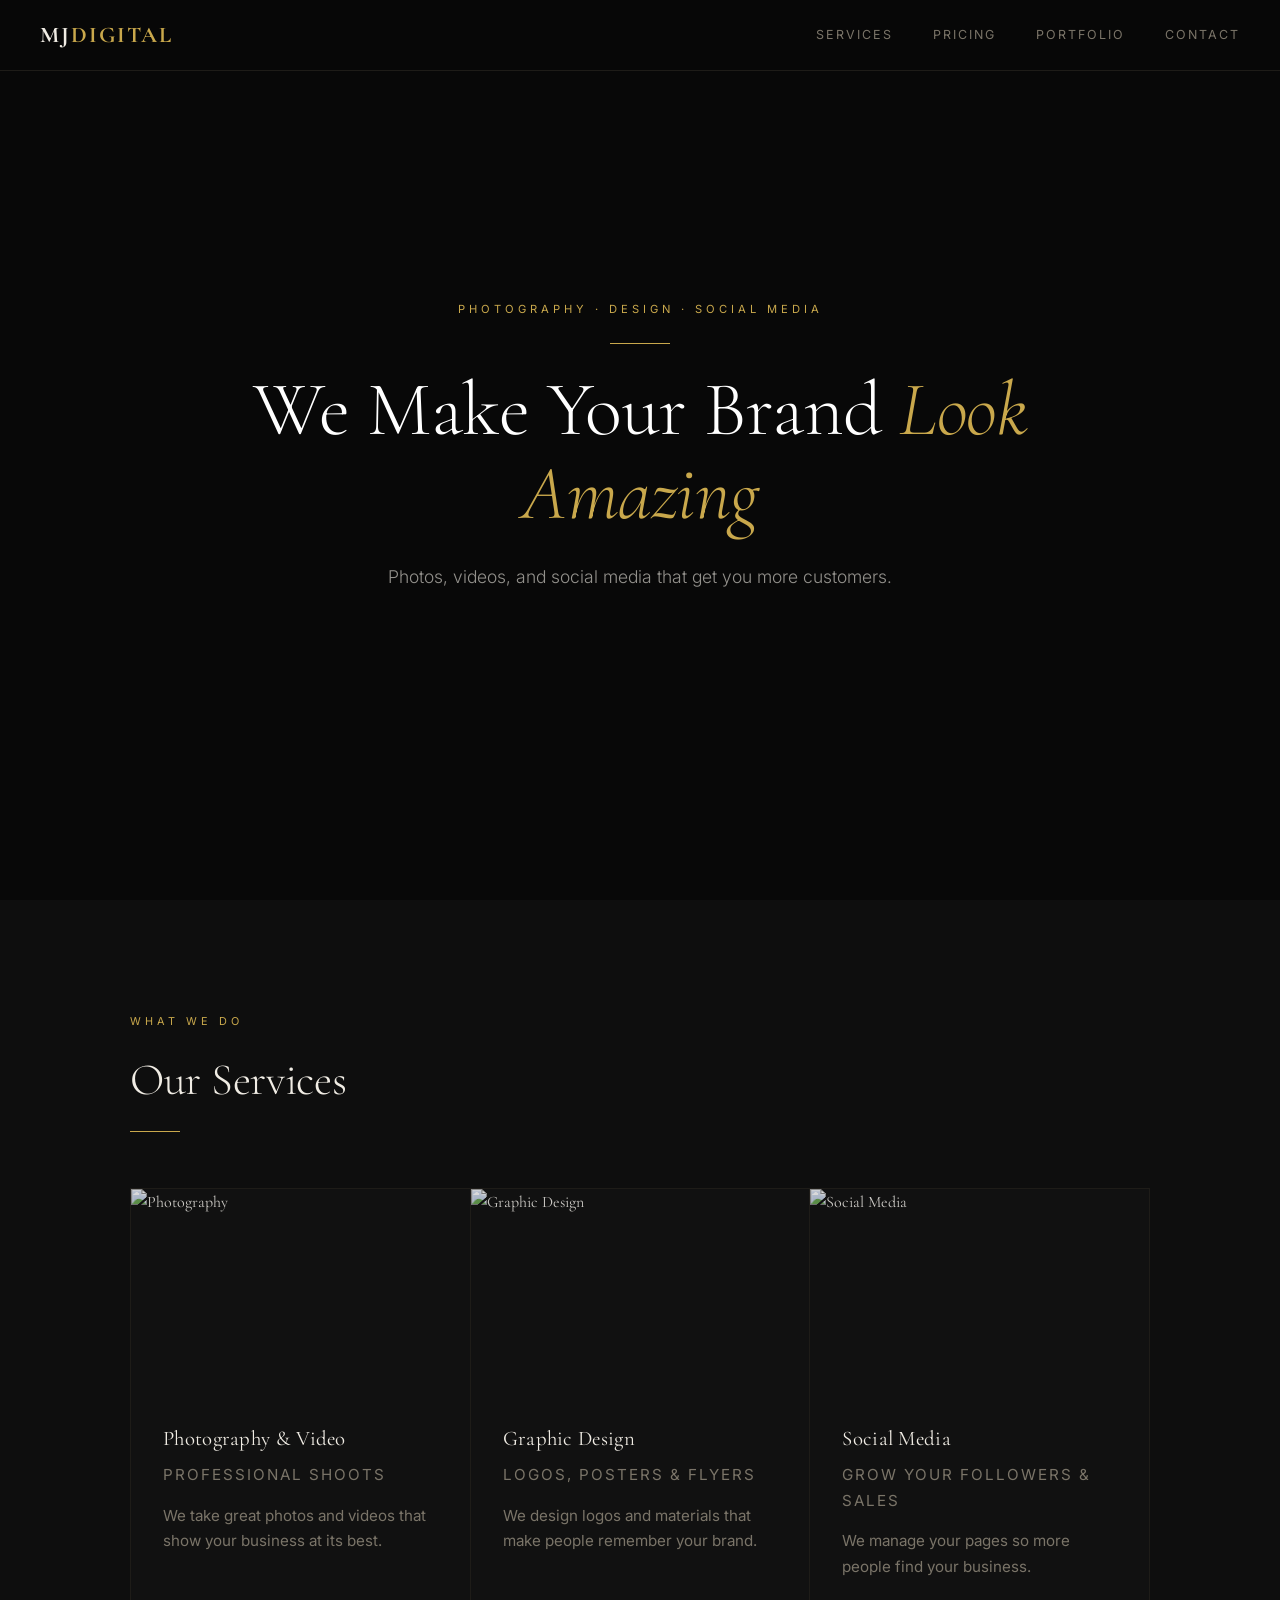
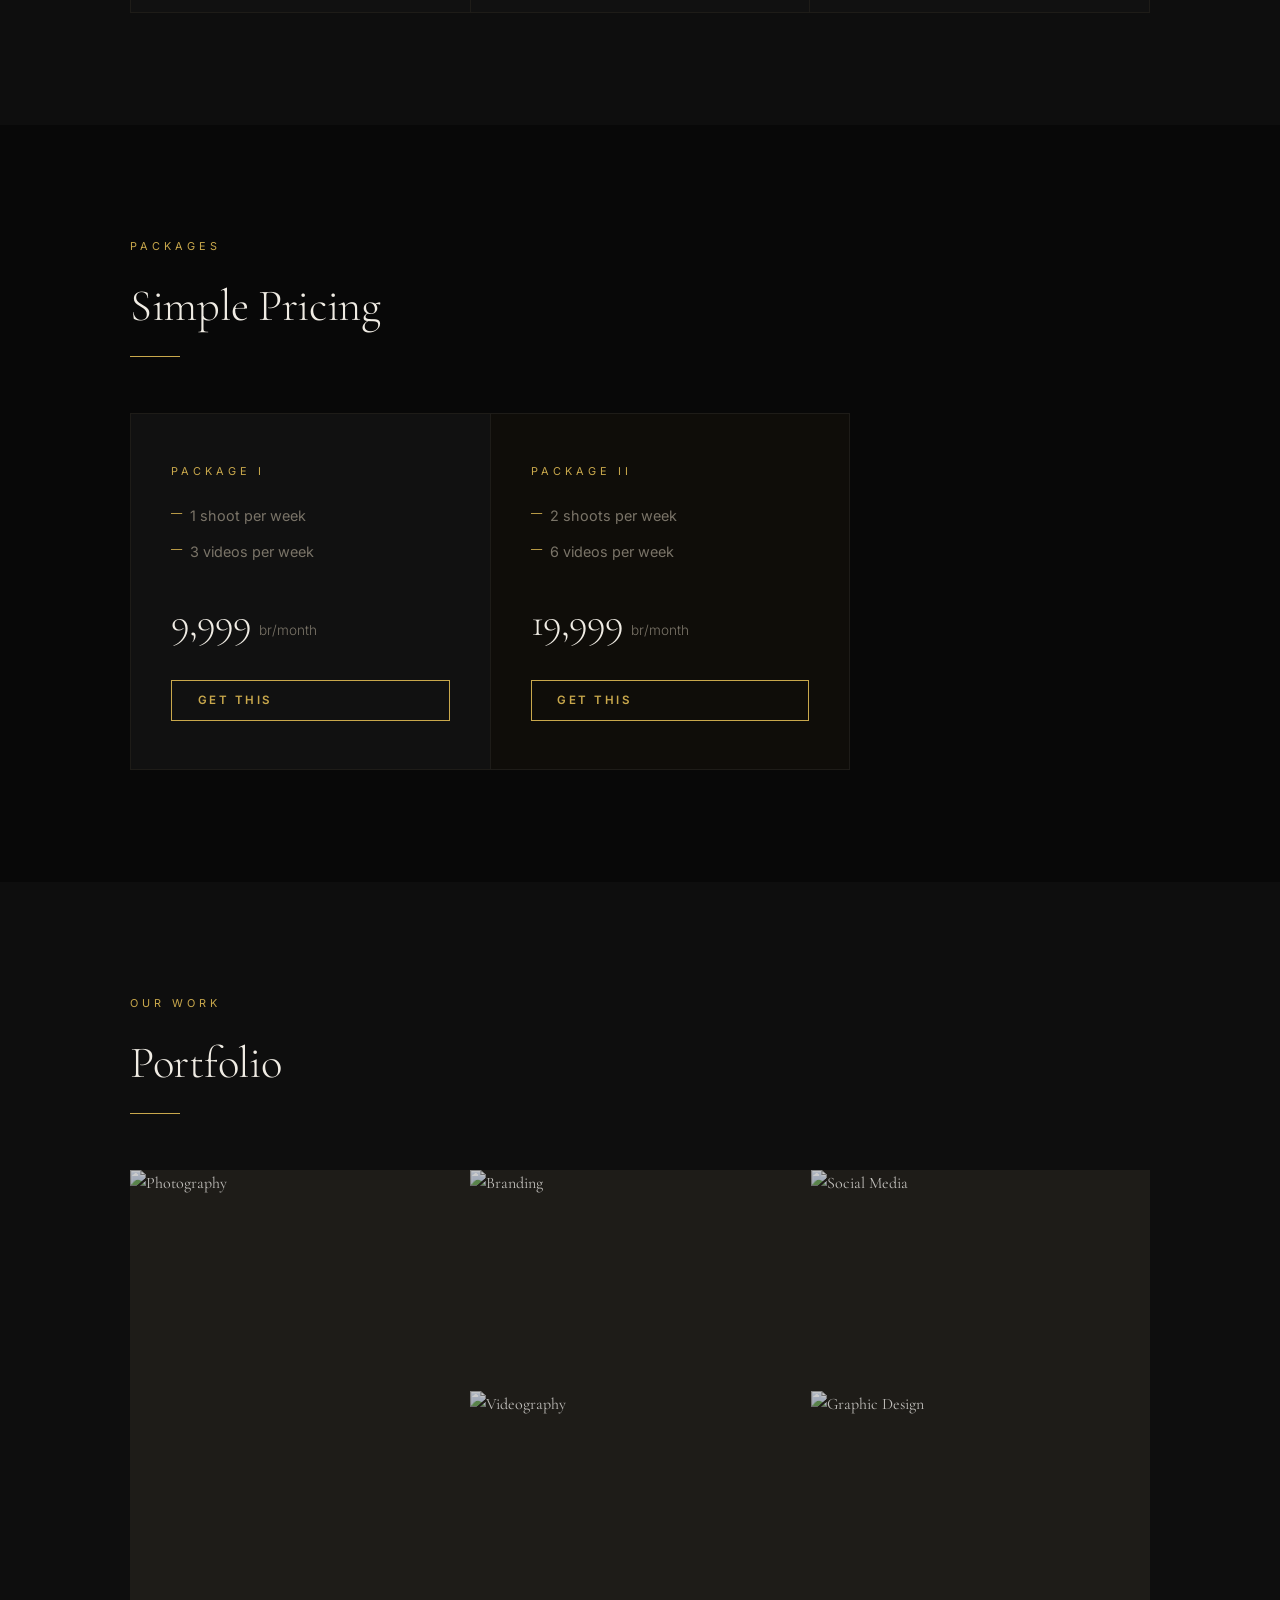
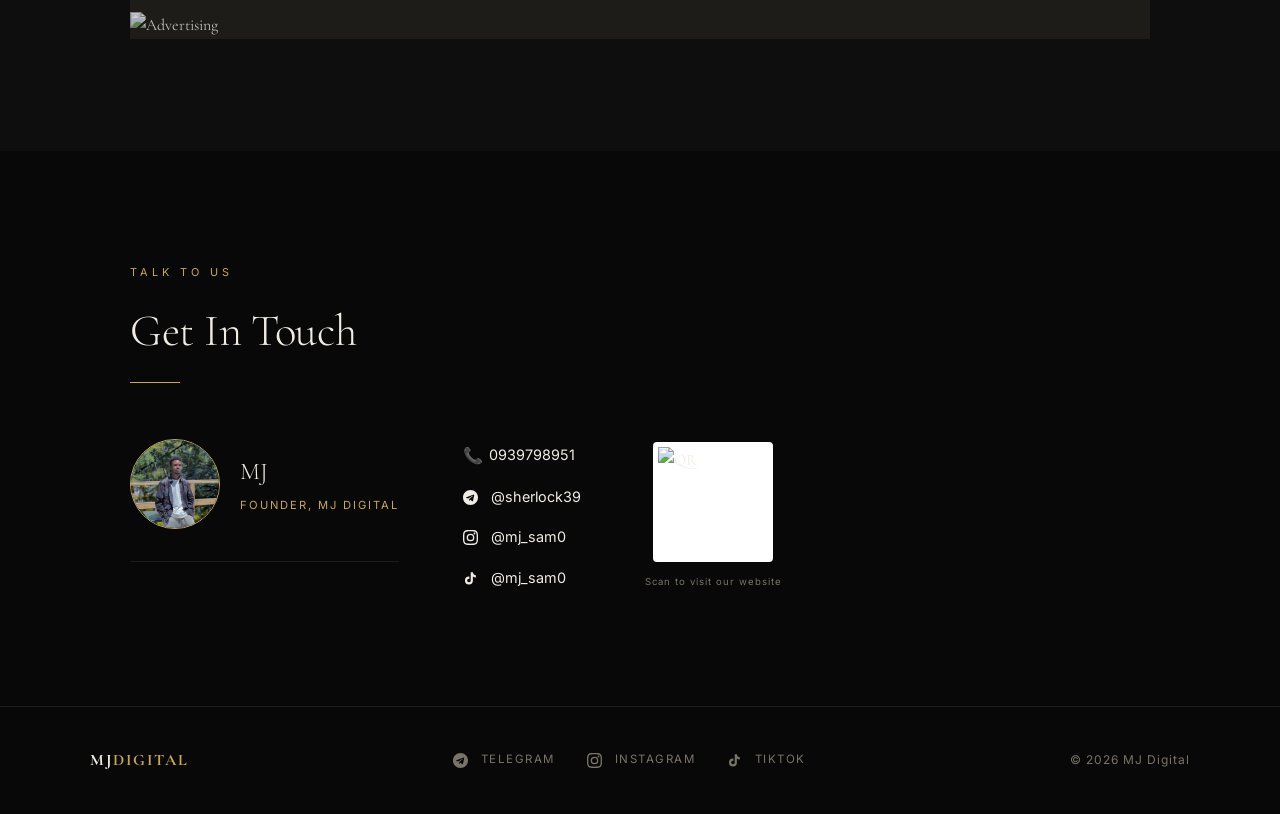
==== index.html @ bf8010ed "move files to root" ====
<!DOCTYPE html>
<html lang="en">
<head>
  <meta charset="UTF-8" />
  <meta name="viewport" content="width=device-width, initial-scale=1.0" />
  <title>MJ Digital</title>
  <link rel="stylesheet" href="styles.css" />
  <link href="https://fonts.googleapis.com/css2?family=Cormorant+Garamond:ital,wght@0,300;0,400;1,300&family=Inter:wght@300;400;600&display=swap" rel="stylesheet" />
</head>
<body>

  <!-- NAV -->
  <nav>
    <div class="nav-inner">
      <a href="#home" class="logo">MJ<span>Digital</span></a>
      <ul>
        <li><a href="#services">Services</a></li>
        <li><a href="#pricing">Pricing</a></li>
        <li><a href="#portfolio">Portfolio</a></li>
        <li><a href="#contact">Contact</a></li>
      </ul>
    </div>
  </nav>

  <!-- HERO -->
  <section id="home" class="hero" style="background-image: url('https://images.unsplash.com/photo-1492691527719-9d1e07e534b4?w=1600&q=80');">
    <div class="hero-overlay"></div>
    <div class="hero-content">
      <p class="eyebrow">Photography · Design · Social Media</p>
      <div class="gold-line"></div>
      <h1>We Make Your Brand <span>Look Amazing</span></h1>
      <p class="sub">Photos, videos, and social media that get you more customers.</p>
    </div>
  </section>

  <!-- SERVICES -->
  <section id="services" class="services">
    <div class="container">
      <p class="section-label">What We Do</p>
      <h2>Our Services</h2>
      <div class="section-divider"></div>
      <div class="cards">

        <div class="card">
          <div class="card-img-wrap">
            <img src="https://images.unsplash.com/photo-1554048612-b6a482bc67e5?w=600&q=80" alt="Photography" />
          </div>
          <div class="card-body">
            <h3>Photography & Video</h3>
            <p class="card-sub">Professional Shoots</p>
            <p>We take great photos and videos that show your business at its best.</p>
          </div>
        </div>

        <div class="card">
          <div class="card-img-wrap">
            <img src="https://images.unsplash.com/photo-1626785774573-4b799315345d?w=600&q=80" alt="Graphic Design" />
          </div>
          <div class="card-body">
            <h3>Graphic Design</h3>
            <p class="card-sub">Logos, Posters & Flyers</p>
            <p>We design logos and materials that make people remember your brand.</p>
          </div>
        </div>

        <div class="card">
          <div class="card-img-wrap">
            <img src="https://images.unsplash.com/photo-1611162617213-7d7a39e9b1d7?w=600&q=80" alt="Social Media" />
          </div>
          <div class="card-body">
            <h3>Social Media</h3>
            <p class="card-sub">Grow Your Followers & Sales</p>
            <p>We manage your pages so more people find your business.</p>
          </div>
        </div>

      </div>
    </div>
  </section>

  <!-- PRICING -->
  <section id="pricing" class="pricing">
    <div class="container">
      <p class="section-label">Packages</p>
      <h2>Simple Pricing</h2>
      <div class="section-divider"></div>
      <div class="pricing-cards">

        <div class="pricing-card">
          <p class="package-label">Package I</p>
          <ul>
            <li>1 shoot per week</li>
            <li>3 videos per week</li>
          </ul>
          <div class="price">9,999 <span>br/month</span></div>
          <a href="#contact" class="btn">Get This</a>
        </div>

        <div class="pricing-card featured">
          <p class="package-label">Package II</p>
          <ul>
            <li>2 shoots per week</li>
            <li>6 videos per week</li>
          </ul>
          <div class="price">19,999 <span>br/month</span></div>
          <a href="#contact" class="btn">Get This</a>
        </div>

      </div>
    </div>
  </section>

  <!-- PORTFOLIO -->
  <section id="portfolio" class="portfolio">
    <div class="container">
      <p class="section-label">Our Work</p>
      <h2>Portfolio</h2>
      <div class="section-divider"></div>
      <div class="portfolio-grid">

        <div class="portfolio-item">
          <img src="https://images.unsplash.com/photo-1516035069371-29a1b244cc32?w=600&q=80" alt="Photography" />
          <div class="portfolio-overlay"><span>Photography</span></div>
        </div>
        <div class="portfolio-item">
          <img src="https://images.unsplash.com/photo-1600880292203-757bb62b4baf?w=600&q=80" alt="Branding" />
          <div class="portfolio-overlay"><span>Branding</span></div>
        </div>
        <div class="portfolio-item">
          <img src="https://images.unsplash.com/photo-1611162616305-c69b3fa7fbe0?w=600&q=80" alt="Social Media" />
          <div class="portfolio-overlay"><span>Social Media</span></div>
        </div>
        <div class="portfolio-item">
          <img src="https://images.unsplash.com/photo-1574717024653-61fd2cf4d44d?w=600&q=80" alt="Videography" />
          <div class="portfolio-overlay"><span>Videography</span></div>
        </div>
        <div class="portfolio-item">
          <img src="https://images.unsplash.com/photo-1561070791-2526d30994b5?w=600&q=80" alt="Graphic Design" />
          <div class="portfolio-overlay"><span>Graphic Design</span></div>
        </div>
        <div class="portfolio-item">
          <img src="https://images.unsplash.com/photo-1504711434969-e33886168f5c?w=600&q=80" alt="Advertising" />
          <div class="portfolio-overlay"><span>Advertising</span></div>
        </div>

      </div>
    </div>
  </section>

  <!-- CONTACT -->
  <section id="contact" class="contact">
    <div class="container">
      <p class="section-label">Talk To Us</p>
      <h2>Get In Touch</h2>
      <div class="section-divider"></div>

      <div class="contact-simple">
        <div class="mj-profile">
          <img src="mj.jpg" alt="MJ" class="mj-photo" />
          <div>
            <p class="mj-name">MJ</p>
            <p class="mj-title">Founder, MJ Digital</p>
          </div>
        </div>

        <div class="social-links">
          <a href="tel:0939798951" class="social-link">
            <span class="sicon">📞</span> 0939798951
          </a>
          <a href="https://t.me/sherlock39" target="_blank" class="social-link">
            <svg class="social-icon" viewBox="0 0 24 24" fill="currentColor"><path d="M12 0C5.373 0 0 5.373 0 12s5.373 12 12 12 12-5.373 12-12S18.627 0 12 0zm5.894 8.221-1.97 9.28c-.145.658-.537.818-1.084.508l-3-2.21-1.447 1.394c-.16.16-.295.295-.605.295l.213-3.053 5.56-5.023c.242-.213-.054-.333-.373-.12L8.32 13.617l-2.96-.924c-.643-.204-.657-.643.136-.953l11.57-4.461c.537-.194 1.006.131.828.942z"/></svg>
            @sherlock39
          </a>
          <a href="https://instagram.com/mj_sam0" target="_blank" class="social-link">
            <svg class="social-icon" viewBox="0 0 24 24" fill="currentColor"><path d="M12 2.163c3.204 0 3.584.012 4.85.07 3.252.148 4.771 1.691 4.919 4.919.058 1.265.069 1.645.069 4.849 0 3.205-.012 3.584-.069 4.849-.149 3.225-1.664 4.771-4.919 4.919-1.266.058-1.644.07-4.85.07-3.204 0-3.584-.012-4.849-.07-3.26-.149-4.771-1.699-4.919-4.92-.058-1.265-.07-1.644-.07-4.849 0-3.204.013-3.583.07-4.849.149-3.227 1.664-4.771 4.919-4.919 1.266-.057 1.645-.069 4.849-.069zM12 0C8.741 0 8.333.014 7.053.072 2.695.272.273 2.69.073 7.052.014 8.333 0 8.741 0 12c0 3.259.014 3.668.072 4.948.2 4.358 2.618 6.78 6.98 6.98C8.333 23.986 8.741 24 12 24c3.259 0 3.668-.014 4.948-.072 4.354-.2 6.782-2.618 6.979-6.98.059-1.28.073-1.689.073-4.948 0-3.259-.014-3.667-.072-4.947-.196-4.354-2.617-6.78-6.979-6.98C15.668.014 15.259 0 12 0zm0 5.838a6.162 6.162 0 100 12.324 6.162 6.162 0 000-12.324zM12 16a4 4 0 110-8 4 4 0 010 8zm6.406-11.845a1.44 1.44 0 100 2.881 1.44 1.44 0 000-2.881z"/></svg>
            @mj_sam0
          </a>
          <a href="https://www.tiktok.com/@mj_sam0" target="_blank" class="social-link">
            <svg class="social-icon" viewBox="0 0 24 24" fill="currentColor"><path d="M19.59 6.69a4.83 4.83 0 01-3.77-4.25V2h-3.45v13.67a2.89 2.89 0 01-2.88 2.5 2.89 2.89 0 01-2.89-2.89 2.89 2.89 0 012.89-2.89c.28 0 .54.04.79.1V9.01a6.32 6.32 0 00-.79-.05 6.34 6.34 0 00-6.34 6.34 6.34 6.34 0 006.34 6.34 6.34 6.34 0 006.33-6.34V8.69a8.18 8.18 0 004.78 1.52V6.75a4.85 4.85 0 01-1.01-.06z"/></svg>
            @mj_sam0
          </a>
        </div>

        <div class="qr-block">
          <img src="https://api.qrserver.com/v1/create-qr-code/?size=140x140&data=https://mj-digital-phi.vercel.app/&format=png" alt="QR" class="contact-qr" />
          <p class="qr-label">Scan to visit our website</p>
        </div>
      </div>

    </div>
  </section>

  <!-- FOOTER -->
  <footer>
    <div class="footer-inner">
      <p class="footer-logo">MJ<span>Digital</span></p>
      <div class="footer-socials">
        <a href="https://t.me/sherlock39" target="_blank">
          <svg class="social-icon" viewBox="0 0 24 24" fill="currentColor"><path d="M12 0C5.373 0 0 5.373 0 12s5.373 12 12 12 12-5.373 12-12S18.627 0 12 0zm5.894 8.221-1.97 9.28c-.145.658-.537.818-1.084.508l-3-2.21-1.447 1.394c-.16.16-.295.295-.605.295l.213-3.053 5.56-5.023c.242-.213-.054-.333-.373-.12L8.32 13.617l-2.96-.924c-.643-.204-.657-.643.136-.953l11.57-4.461c.537-.194 1.006.131.828.942z"/></svg>
          Telegram
        </a>
        <a href="https://instagram.com/mj_sam0" target="_blank">
          <svg class="social-icon" viewBox="0 0 24 24" fill="currentColor"><path d="M12 2.163c3.204 0 3.584.012 4.85.07 3.252.148 4.771 1.691 4.919 4.919.058 1.265.069 1.645.069 4.849 0 3.205-.012 3.584-.069 4.849-.149 3.225-1.664 4.771-4.919 4.919-1.266.058-1.644.07-4.85.07-3.204 0-3.584-.012-4.849-.07-3.26-.149-4.771-1.699-4.919-4.92-.058-1.265-.07-1.644-.07-4.849 0-3.204.013-3.583.07-4.849.149-3.227 1.664-4.771 4.919-4.919 1.266-.057 1.645-.069 4.849-.069zM12 0C8.741 0 8.333.014 7.053.072 2.695.272.273 2.69.073 7.052.014 8.333 0 8.741 0 12c0 3.259.014 3.668.072 4.948.2 4.358 2.618 6.78 6.98 6.98C8.333 23.986 8.741 24 12 24c3.259 0 3.668-.014 4.948-.072 4.354-.2 6.782-2.618 6.979-6.98.059-1.28.073-1.689.073-4.948 0-3.259-.014-3.667-.072-4.947-.196-4.354-2.617-6.78-6.979-6.98C15.668.014 15.259 0 12 0zm0 5.838a6.162 6.162 0 100 12.324 6.162 6.162 0 000-12.324zM12 16a4 4 0 110-8 4 4 0 010 8zm6.406-11.845a1.44 1.44 0 100 2.881 1.44 1.44 0 000-2.881z"/></svg>
          Instagram
        </a>
        <a href="https://www.tiktok.com/@mj_sam0" target="_blank">
          <svg class="social-icon" viewBox="0 0 24 24" fill="currentColor"><path d="M19.59 6.69a4.83 4.83 0 01-3.77-4.25V2h-3.45v13.67a2.89 2.89 0 01-2.88 2.5 2.89 2.89 0 01-2.89-2.89 2.89 2.89 0 012.89-2.89c.28 0 .54.04.79.1V9.01a6.32 6.32 0 00-.79-.05 6.34 6.34 0 00-6.34 6.34 6.34 6.34 0 006.34 6.34 6.34 6.34 0 006.33-6.34V8.69a8.18 8.18 0 004.78 1.52V6.75a4.85 4.85 0 01-1.01-.06z"/></svg>
          TikTok
        </a>
      </div>
      <p>© 2026 MJ Digital</p>
    </div>
  </footer>

</body>
</html>
---- styles.css ----
*, *::before, *::after { box-sizing: border-box; margin: 0; padding: 0; }

:root {
  --gold: #c9a84c;
  --gold-light: #e2c47a;
  --gold-dim: rgba(201,168,76,0.15);
  --black: #080808;
  --dark: #0e0e0e;
  --card-bg: #111111;
  --text: #f0ece4;
  --muted: #7a7468;
  --border: #1e1c18;
}

html { scroll-behavior: smooth; }

body {
  font-family: 'Cormorant Garamond', 'Georgia', serif;
  background: var(--black);
  color: var(--text);
  line-height: 1.7;
}

a { color: inherit; text-decoration: none; }

/* NAV */
nav {
  position: fixed;
  top: 0; left: 0; right: 0;
  z-index: 100;
  background: rgba(8,8,8,0.92);
  backdrop-filter: blur(16px);
  border-bottom: 1px solid var(--border);
  padding: 0 2.5rem;
}

.nav-inner {
  max-width: 1200px;
  margin: 0 auto;
  height: 70px;
  display: flex;
  align-items: center;
  gap: 2rem;
}

.logo {
  font-size: 1.4rem;
  font-weight: 700;
  letter-spacing: 2px;
  text-transform: uppercase;
  color: var(--text);
}
.logo span { color: var(--gold); }

nav ul {
  display: flex;
  list-style: none;
  gap: 2.5rem;
  margin-left: auto;
}

nav ul a {
  color: var(--muted);
  font-size: 0.78rem;
  letter-spacing: 2px;
  text-transform: uppercase;
  font-family: 'Inter', sans-serif;
  transition: color 0.2s;
}
nav ul a:hover { color: var(--gold); }

.btn {
  display: inline-block;
  background: transparent;
  color: var(--gold);
  padding: 0.6rem 1.6rem;
  border-radius: 0;
  font-size: 0.72rem;
  font-weight: 600;
  font-family: 'Inter', sans-serif;
  letter-spacing: 2.5px;
  text-transform: uppercase;
  border: 1px solid var(--gold);
  cursor: pointer;
  transition: background 0.2s, color 0.2s;
}
.btn:hover { background: var(--gold); color: var(--black); }

.nav-btn { margin-left: 1.5rem; }

/* HERO */
.hero {
  min-height: 100vh;
  display: flex;
  align-items: center;
  justify-content: center;
  text-align: center;
  padding: 6rem 2rem 4rem;
  background-size: cover;
  background-position: center;
  position: relative;
}

.hero-overlay {
  position: absolute;
  inset: 0;
  background: linear-gradient(to bottom, rgba(8,8,8,0.7) 0%, rgba(8,8,8,0.5) 50%, rgba(8,8,8,0.85) 100%);
  z-index: 0;
}

.hero-content { position: relative; z-index: 1; max-width: 820px; }

.eyebrow {
  font-size: 0.7rem;
  font-weight: 400;
  letter-spacing: 4px;
  text-transform: uppercase;
  color: var(--gold);
  font-family: 'Inter', sans-serif;
  margin-bottom: 1.5rem;
}

.hero h1 {
  font-size: clamp(2.5rem, 6vw, 5rem);
  font-weight: 300;
  line-height: 1.1;
  margin-bottom: 1.5rem;
  letter-spacing: -0.5px;
  color: #fff;
}
.hero h1 span { color: var(--gold); font-style: italic; }

.sub {
  color: rgba(240,236,228,0.6);
  font-size: 1.1rem;
  font-family: 'Inter', sans-serif;
  font-weight: 300;
  max-width: 520px;
  margin: 0 auto 2.5rem;
  line-height: 1.8;
}

/* DIVIDER */
.gold-line {
  width: 60px;
  height: 1px;
  background: var(--gold);
  margin: 0 auto 1.5rem;
}

/* SECTIONS */
.container { max-width: 1100px; margin: 0 auto; padding: 0 2.5rem; }

section { padding: 7rem 0; }

.section-label {
  font-size: 0.68rem;
  font-weight: 400;
  letter-spacing: 4px;
  text-transform: uppercase;
  color: var(--gold);
  font-family: 'Inter', sans-serif;
  margin-bottom: 0.75rem;
}

h2 {
  font-size: clamp(2rem, 3.5vw, 3rem);
  font-weight: 300;
  margin-bottom: 0.75rem;
  letter-spacing: -0.3px;
}

.section-divider {
  width: 50px;
  height: 1px;
  background: var(--gold);
  margin-bottom: 3.5rem;
}

/* SERVICES */
.services { background: var(--dark); }

.cards {
  display: grid;
  grid-template-columns: repeat(auto-fit, minmax(300px, 1fr));
  gap: 1px;
  background: var(--border);
  border: 1px solid var(--border);
}

.card {
  background: var(--card-bg);
  overflow: hidden;
  transition: background 0.3s;
}
.card:hover { background: #161410; }

.card-img-wrap { width: 100%; height: 200px; overflow: hidden; }
.card-img-wrap img { width: 100%; height: 100%; object-fit: cover; transition: transform 0.6s; filter: brightness(0.85) saturate(0.7); }
.card:hover .card-img-wrap img { transform: scale(1.06); filter: brightness(0.95) saturate(0.85); }

.card-body { padding: 2rem; }

.card h3 {
  font-size: 1.3rem;
  font-weight: 400;
  margin-bottom: 0.4rem;
  letter-spacing: 0.3px;
}

.card-sub {
  font-size: 0.68rem;
  color: var(--gold);
  font-weight: 400;
  font-family: 'Inter', sans-serif;
  letter-spacing: 2px;
  text-transform: uppercase;
  margin-bottom: 0.9rem;
}

.card-body > p { color: var(--muted); font-size: 0.95rem; font-family: 'Inter', sans-serif; line-height: 1.7; }

/* PRICING */
.pricing { background: var(--black); }

.pricing-cards {
  display: grid;
  grid-template-columns: repeat(auto-fit, minmax(300px, 1fr));
  gap: 1px;
  background: var(--border);
  border: 1px solid var(--border);
  max-width: 720px;
}

.pricing-card {
  background: var(--card-bg);
  padding: 3rem 2.5rem;
  display: flex;
  flex-direction: column;
  gap: 1.5rem;
}

.pricing-card.featured { background: #0f0d09; }

.package-label {
  font-size: 0.68rem;
  font-weight: 400;
  letter-spacing: 4px;
  text-transform: uppercase;
  color: var(--gold);
  font-family: 'Inter', sans-serif;
}

.pricing-card ul { list-style: none; display: flex; flex-direction: column; gap: 0.7rem; }

.pricing-card ul li {
  color: var(--muted);
  font-size: 0.9rem;
  font-family: 'Inter', sans-serif;
  padding-left: 1.2rem;
  position: relative;
}
.pricing-card ul li::before {
  content: '—';
  position: absolute;
  left: 0;
  color: var(--gold);
  font-size: 0.7rem;
}

.price {
  font-size: 2.5rem;
  font-weight: 300;
  color: var(--text);
  letter-spacing: -1px;
}
.price span { font-size: 0.85rem; color: var(--muted); font-weight: 300; font-family: 'Inter', sans-serif; letter-spacing: 0; }

/* PORTFOLIO */
.portfolio { background: var(--dark); }

.portfolio-sub {
  color: var(--muted);
  font-family: 'Inter', sans-serif;
  font-size: 0.9rem;
  margin-bottom: 3.5rem;
}

.portfolio-grid {
  display: grid;
  grid-template-columns: repeat(3, 1fr);
  grid-template-rows: 220px 220px;
  gap: 1px;
  background: var(--border);
}

.portfolio-item {
  overflow: hidden;
  position: relative;
  cursor: pointer;
}

.portfolio-item:first-child { grid-row: span 2; }

.portfolio-item img {
  width: 100%;
  height: 100%;
  object-fit: cover;
  transition: transform 0.6s;
  filter: brightness(0.8) saturate(0.6);
}
.portfolio-item:hover img { transform: scale(1.06); filter: brightness(0.95) saturate(0.8); }

.portfolio-overlay {
  position: absolute;
  inset: 0;
  background: linear-gradient(to top, rgba(8,8,8,0.8) 0%, transparent 60%);
  display: flex;
  align-items: flex-end;
  padding: 1.25rem;
  opacity: 0;
  transition: opacity 0.3s;
}
.portfolio-item:hover .portfolio-overlay { opacity: 1; }

.portfolio-overlay span {
  color: var(--gold-light);
  font-size: 0.7rem;
  font-family: 'Inter', sans-serif;
  letter-spacing: 3px;
  text-transform: uppercase;
}

/* CONTACT */
.contact { background: var(--black); }

.contact-sub {
  color: var(--muted);
  font-family: 'Inter', sans-serif;
  font-size: 0.9rem;
  margin-bottom: 3.5rem;
}

.contact-layout {
  display: grid;
  grid-template-columns: 1fr 2fr;
  gap: 4rem;
  align-items: start;
}

.contact-info h3 {
  font-size: 1.4rem;
  font-weight: 300;
  margin-bottom: 1.75rem;
}

.mj-profile {
  display: flex;
  align-items: center;
  gap: 1.25rem;
  margin-bottom: 2rem;
  padding-bottom: 2rem;
  border-bottom: 1px solid var(--border);
}

.mj-photo {
  width: 90px;
  height: 90px;
  border-radius: 50%;
  object-fit: cover;
  border: 1px solid var(--gold);
  filter: grayscale(20%);
}

.mj-qr { width: 80px; height: 80px; border-radius: 4px; opacity: 0.9; }
.qr-label { font-size: 0.6rem; color: var(--muted); font-family: 'Inter', sans-serif; text-align: center; margin-top: 0.3rem; letter-spacing: 1px; }

.contact-item { margin-bottom: 1.1rem; }
.contact-label { font-size: 0.65rem; color: var(--muted); font-family: 'Inter', sans-serif; letter-spacing: 2px; text-transform: uppercase; display: block; margin-bottom: 0.2rem; }
.contact-item a { color: var(--text); font-family: 'Inter', sans-serif; font-size: 0.9rem; transition: color 0.2s; }
.contact-item a:hover { color: var(--gold); }

.contact-form { display: flex; flex-direction: column; gap: 0; }

.form-row { display: grid; grid-template-columns: 1fr 1fr; gap: 0; }

input, textarea {
  background: transparent;
  border: none;
  border-bottom: 1px solid var(--border);
  padding: 1rem 0;
  color: var(--text);
  font-family: 'Inter', sans-serif;
  font-size: 0.9rem;
  width: 100%;
  transition: border-color 0.2s;
  margin-right: 1.5rem;
}
input:focus, textarea:focus { outline: none; border-color: var(--gold); }
input::placeholder, textarea::placeholder { color: var(--muted); font-size: 0.8rem; letter-spacing: 1px; }

textarea { margin-top: 1rem; resize: none; }

.contact-form .btn { margin-top: 2.5rem; align-self: flex-start; }

/* BUSINESS CARD */
.biz-card-section { background: var(--dark); padding: 7rem 0; }

.biz-card-wrap {
  display: flex;
  flex-direction: column;
  align-items: center;
  gap: 1rem;
}

.biz-card-wrap .section-label { align-self: flex-start; }
.biz-card-wrap h2 { align-self: flex-start; margin-bottom: 0.5rem; }
.biz-card-wrap .section-divider { align-self: flex-start; }

.biz-card {
  width: 800px;
  max-width: 95vw;
  height: 440px;
  background: linear-gradient(135deg, #0a0800 0%, #1a1408 50%, #0a0800 100%);
  border: 1px solid #2a2010;
  display: flex;
  overflow: hidden;
  position: relative;
  box-shadow: 0 30px 80px rgba(0,0,0,0.8), inset 0 1px 0 rgba(201,168,76,0.1);
}

.biz-card::after {
  content: '';
  position: absolute;
  top: 0; left: 0; right: 0;
  height: 1px;
  background: linear-gradient(90deg, transparent, var(--gold), transparent);
}

.card-left {
  flex: 1;
  padding: 2.75rem;
  display: flex;
  flex-direction: column;
  justify-content: space-between;
  position: relative;
  z-index: 1;
}

.card-logo {
  font-size: 1rem;
  font-weight: 700;
  letter-spacing: 3px;
  text-transform: uppercase;
  color: var(--text);
  font-family: 'Inter', sans-serif;
}
.card-logo span { color: var(--gold); }

.card-person { display: flex; flex-direction: column; gap: 0.3rem; }

.card-name {
  font-size: 2.5rem;
  font-weight: 300;
  color: #fff;
  line-height: 1;
  letter-spacing: 1px;
}

.card-title {
  font-size: 0.65rem;
  color: var(--gold);
  font-weight: 400;
  letter-spacing: 3px;
  text-transform: uppercase;
  font-family: 'Inter', sans-serif;
}

.card-contacts { display: flex; flex-direction: column; gap: 0.5rem; }

.card-contact-row {
  display: flex;
  align-items: center;
  gap: 0.6rem;
  font-size: 0.78rem;
  color: rgba(240,236,228,0.5);
  font-family: 'Inter', sans-serif;
}
.card-contact-row .icon { color: var(--gold); font-size: 0.75rem; }

.card-right {
  width: 210px;
  background: rgba(201,168,76,0.03);
  border-left: 1px solid rgba(201,168,76,0.12);
  display: flex;
  flex-direction: column;
  align-items: center;
  justify-content: center;
  gap: 1rem;
  padding: 2rem;
  position: relative;
  z-index: 1;
}

.card-photo {
  width: 85px;
  height: 85px;
  border-radius: 50%;
  object-fit: cover;
  border: 1px solid var(--gold);
  filter: grayscale(15%);
}

.card-qr {
  width: 95px;
  height: 95px;
  border-radius: 4px;
  background: #fff;
  padding: 5px;
}

.card-qr-label {
  font-size: 0.6rem;
  color: rgba(240,236,228,0.35);
  text-align: center;
  line-height: 1.5;
  font-family: 'Inter', sans-serif;
  letter-spacing: 1px;
}

.card-divider { width: 30px; height: 1px; background: rgba(201,168,76,0.3); }

/* CARD BACK */
.biz-card-back {
  background: linear-gradient(135deg, #100e08 0%, #1a1408 100%);
  justify-content: center;
  align-items: center;
}

.card-back-inner {
  display: flex;
  flex-direction: column;
  align-items: center;
  justify-content: center;
  gap: 1.5rem;
  text-align: center;
  padding: 3rem;
  position: relative;
  z-index: 1;
  width: 100%;
}

.card-back-tagline {
  font-size: 1rem;
  color: rgba(240,236,228,0.45);
  max-width: 380px;
  line-height: 1.6;
  font-style: italic;
}

.card-back-services {
  display: flex;
  gap: 3rem;
  justify-content: center;
  flex-wrap: wrap;
}

.cb-service {
  display: flex;
  flex-direction: column;
  align-items: center;
  gap: 0.5rem;
  font-size: 0.68rem;
  color: rgba(240,236,228,0.45);
  font-family: 'Inter', sans-serif;
  letter-spacing: 1.5px;
  text-transform: uppercase;
  max-width: 110px;
}
.cb-service span { font-size: 1.4rem; }

.card-back-url {
  font-size: 0.68rem;
  color: var(--gold);
  letter-spacing: 2px;
  font-family: 'Inter', sans-serif;
  border-top: 1px solid rgba(201,168,76,0.15);
  padding-top: 1.25rem;
  width: 100%;
  text-align: center;
}

/* FOOTER */
footer {
  background: var(--black);
  border-top: 1px solid var(--border);
  padding: 2.5rem;
}

.footer-inner {
  max-width: 1100px;
  margin: 0 auto;
  display: flex;
  align-items: center;
  justify-content: space-between;
  flex-wrap: wrap;
  gap: 1rem;
}

.footer-logo { font-weight: 700; font-size: 1rem; letter-spacing: 2px; text-transform: uppercase; }
.footer-logo span { color: var(--gold); }

.footer-socials { display: flex; gap: 2rem; }
.footer-socials a { color: var(--muted); font-size: 0.72rem; font-family: 'Inter', sans-serif; letter-spacing: 2px; text-transform: uppercase; transition: color 0.2s; }
.footer-socials a:hover { color: var(--gold); }

footer p:last-child { color: var(--muted); font-size: 0.75rem; font-family: 'Inter', sans-serif; letter-spacing: 1px; }

/* RESPONSIVE */
@media (max-width: 768px) {
  nav ul { display: none; }
  .contact-layout { grid-template-columns: 1fr; }
  .form-row { grid-template-columns: 1fr; }
  .footer-inner { flex-direction: column; text-align: center; }
  .portfolio-grid { grid-template-columns: 1fr 1fr; grid-template-rows: auto; }
  .portfolio-item:first-child { grid-row: span 1; }
  .biz-card { height: auto; flex-direction: column; }
  .card-right { width: 100%; border-left: none; border-top: 1px solid rgba(201,168,76,0.12); flex-direction: row; }
}

/* SOCIAL ICONS */
.social-icon {
  width: 15px;
  height: 15px;
  display: inline-block;
  vertical-align: middle;
  margin-right: 0.4rem;
  flex-shrink: 0;
}

.social-link {
  display: flex;
  align-items: center;
  gap: 0.4rem;
  color: var(--text);
  font-family: 'Inter', sans-serif;
  font-size: 0.9rem;
  transition: color 0.2s;
}
.social-link:hover { color: var(--gold); }

.footer-socials a {
  display: flex;
  align-items: center;
  gap: 0.4rem;
  color: var(--muted);
  font-size: 0.72rem;
  font-family: 'Inter', sans-serif;
  letter-spacing: 1.5px;
  text-transform: uppercase;
  transition: color 0.2s;
}
.footer-socials a:hover { color: var(--gold); }

/* SIMPLIFIED CONTACT */
.contact-simple {
  display: flex;
  align-items: center;
  gap: 4rem;
  flex-wrap: wrap;
}

.mj-name { font-size: 1.5rem; font-weight: 300; }
.mj-title { font-size: 0.7rem; color: var(--gold); font-family: 'Inter', sans-serif; letter-spacing: 2px; text-transform: uppercase; margin-top: 0.2rem; }

.social-links {
  display: flex;
  flex-direction: column;
  gap: 1rem;
}

.sicon { font-size: 1rem; }

.contact-qr { width: 120px; height: 120px; background: #fff; padding: 5px; border-radius: 4px; }

.qr-block { display: flex; flex-direction: column; align-items: center; gap: 0.5rem; }

@media (max-width: 600px) {
  .contact-simple { flex-direction: column; gap: 2rem; }
}
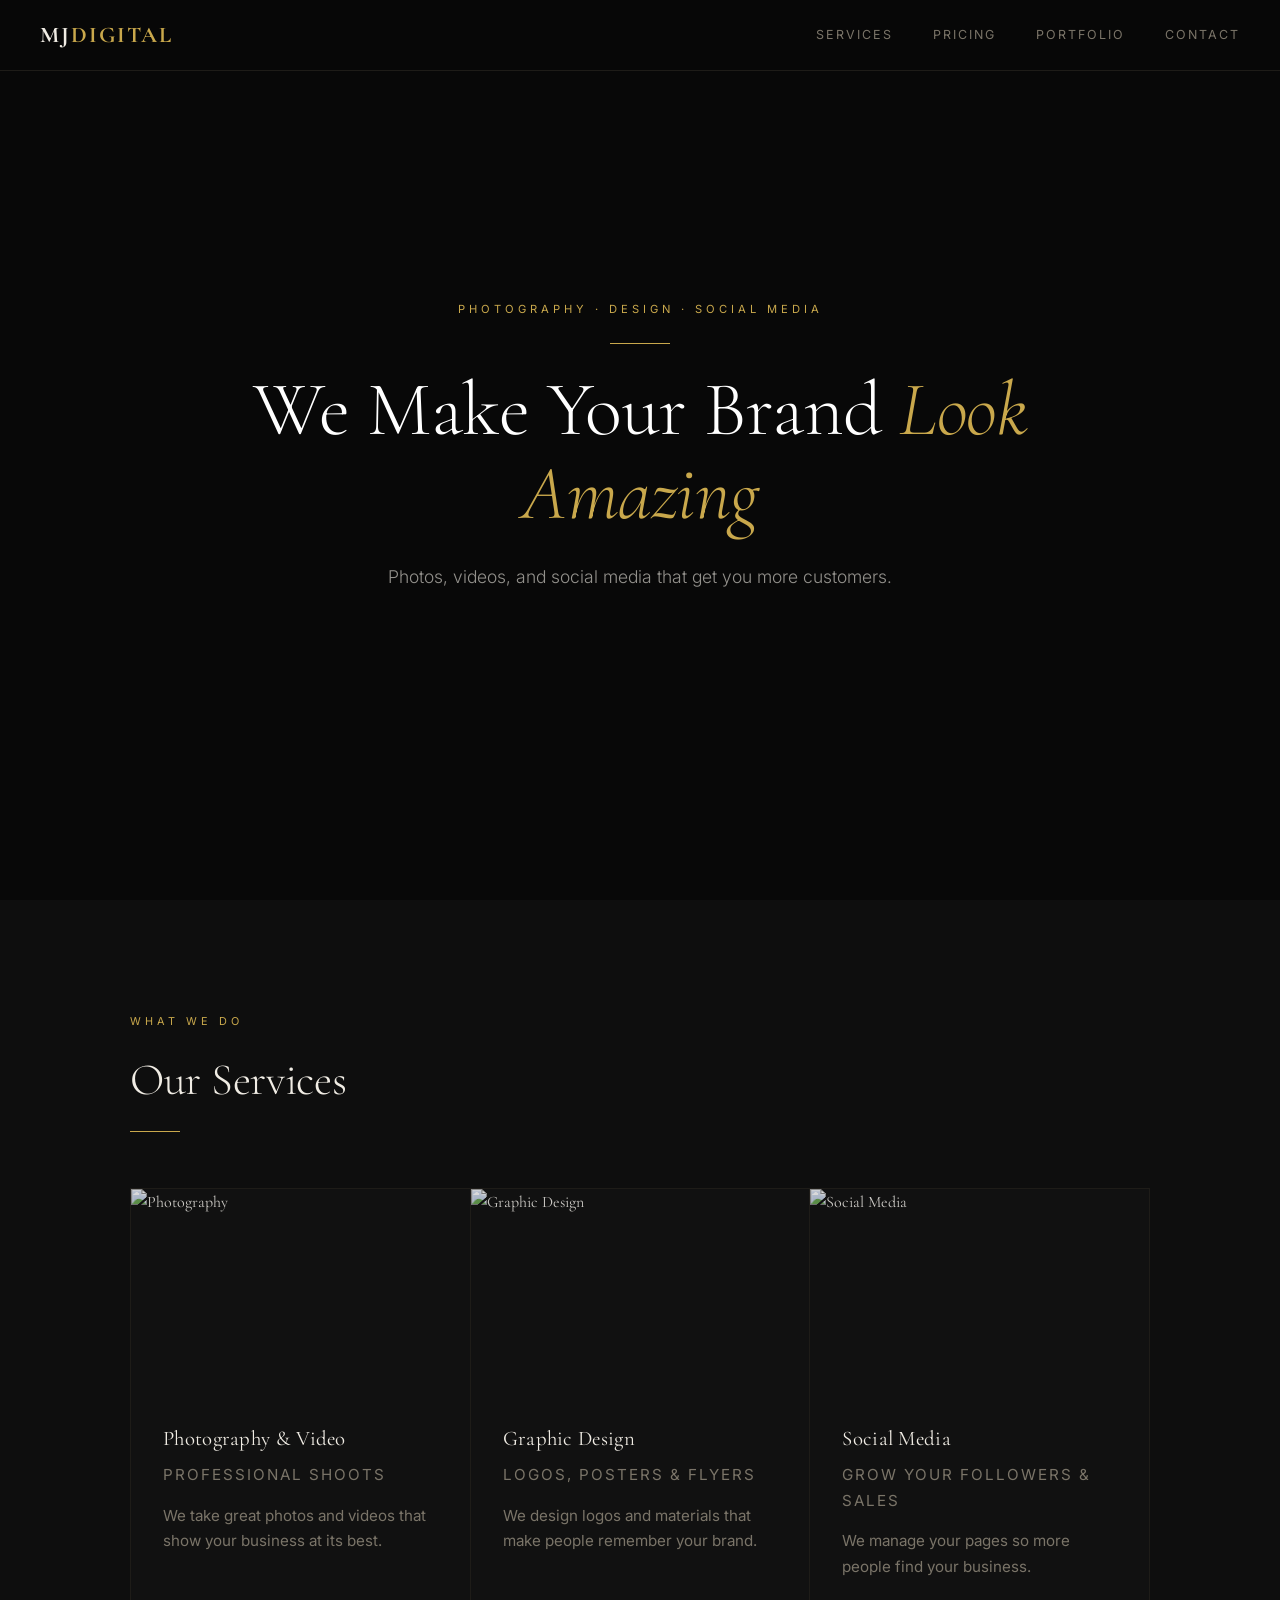
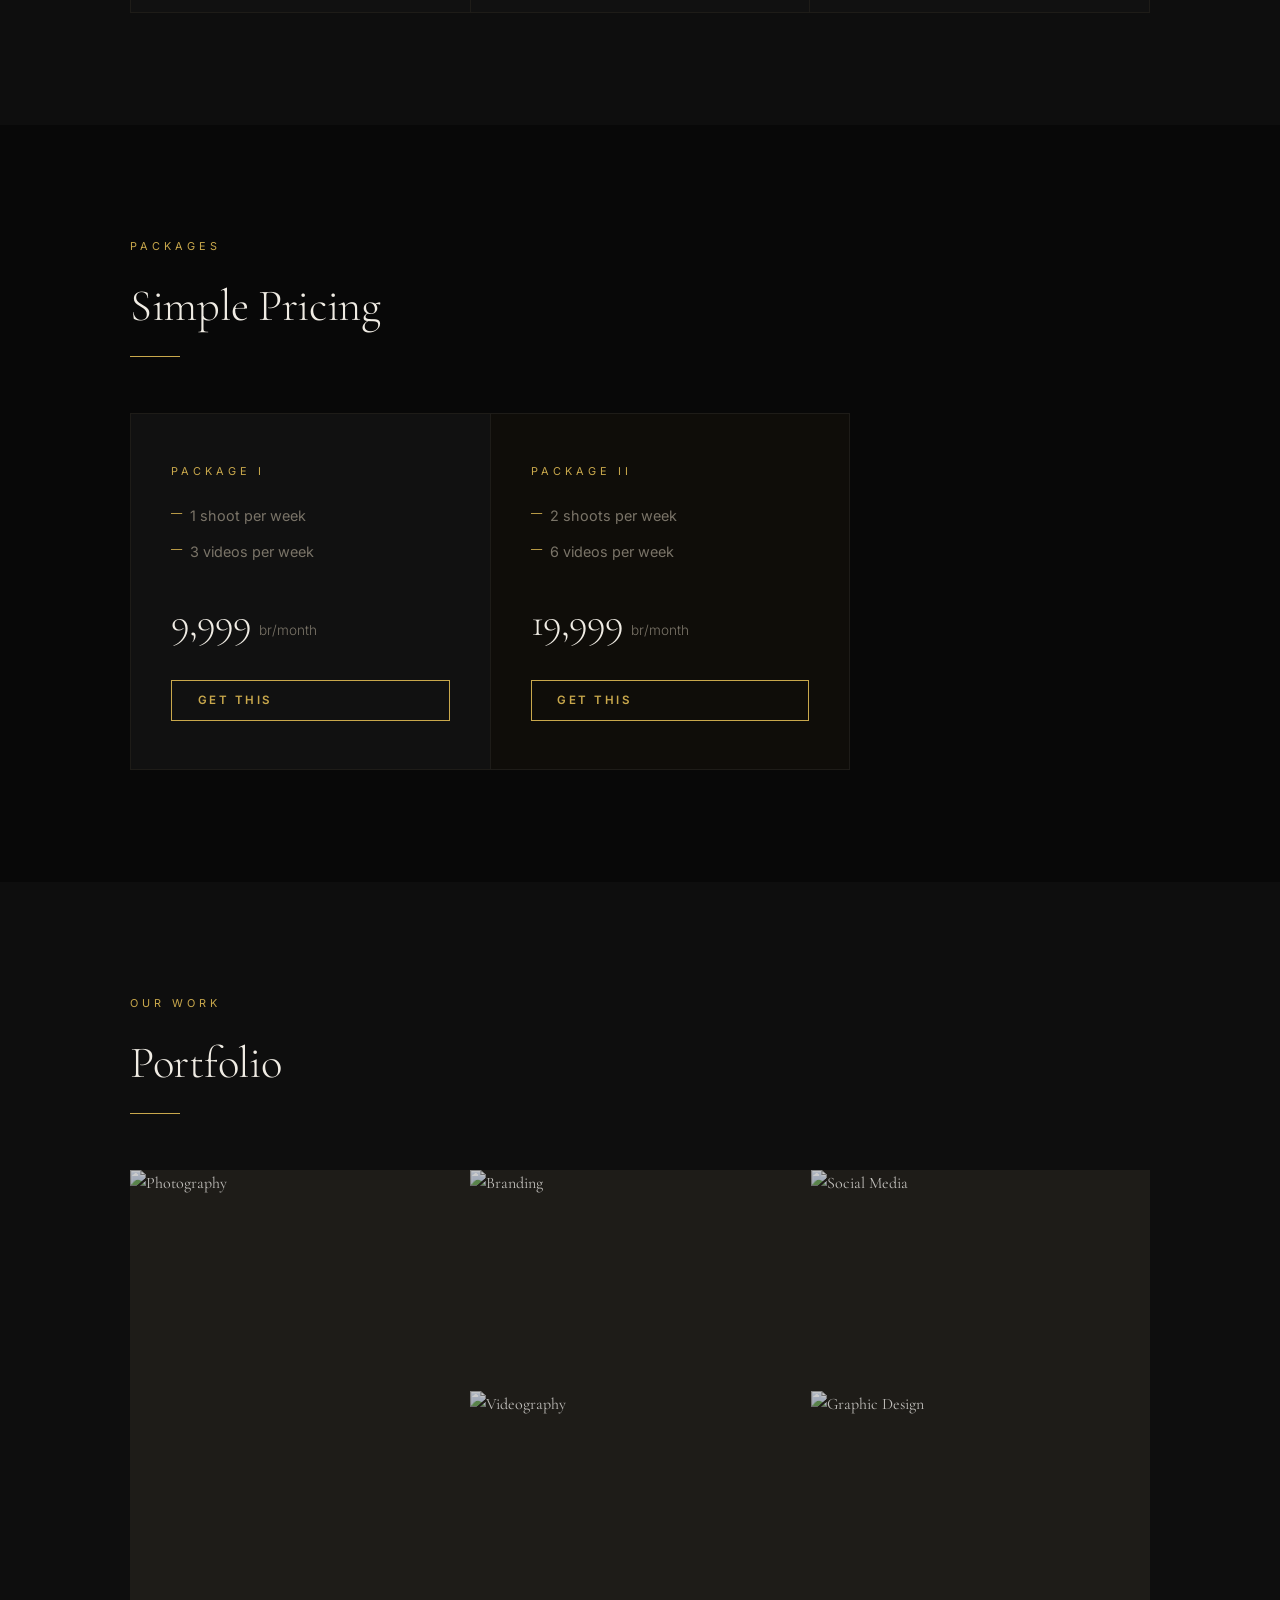
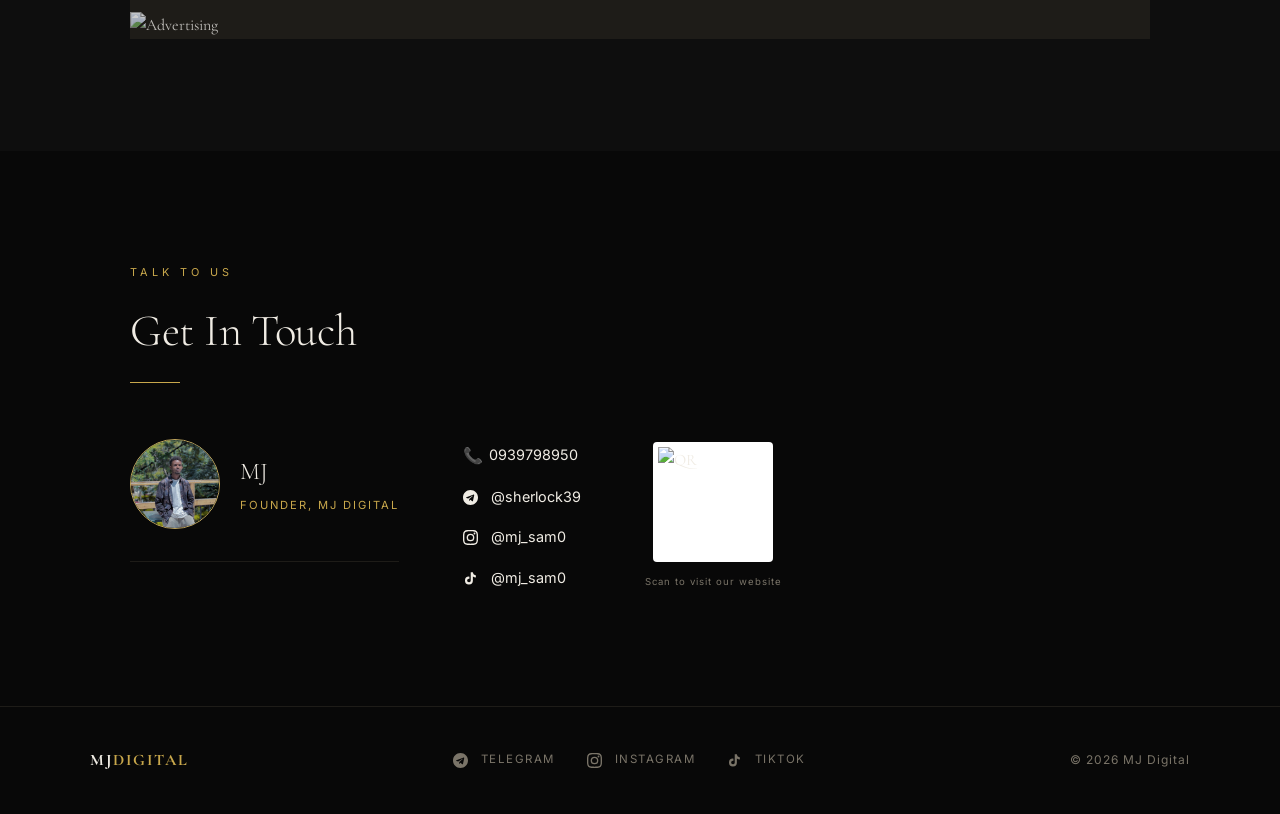
==== commit 4eac3198: "fix phone number" ====
--- a/index.html
+++ b/index.html
@@ -164,8 +164,8 @@
         </div>
 
         <div class="social-links">
-          <a href="tel:0939798951" class="social-link">
-            <span class="sicon">📞</span> 0939798951
+          <a href="tel:0939798950" class="social-link">
+            <span class="sicon">📞</span> 0939798950
           </a>
           <a href="https://t.me/sherlock39" target="_blank" class="social-link">
             <svg class="social-icon" viewBox="0 0 24 24" fill="currentColor"><path d="M12 0C5.373 0 0 5.373 0 12s5.373 12 12 12 12-5.373 12-12S18.627 0 12 0zm5.894 8.221-1.97 9.28c-.145.658-.537.818-1.084.508l-3-2.21-1.447 1.394c-.16.16-.295.295-.605.295l.213-3.053 5.56-5.023c.242-.213-.054-.333-.373-.12L8.32 13.617l-2.96-.924c-.643-.204-.657-.643.136-.953l11.57-4.461c.537-.194 1.006.131.828.942z"/></svg>
@@ -182,7 +182,7 @@
         </div>
 
         <div class="qr-block">
-          <img src="https://api.qrserver.com/v1/create-qr-code/?size=140x140&data=https://mj-digital-phi.vercel.app/&format=png" alt="QR" class="contact-qr" />
+          <img src="https://api.qrserver.com/v1/create-qr-code/?size=140x140&data=https://mj-digital-eight.vercel.app&format=png" alt="QR" class="contact-qr" />
           <p class="qr-label">Scan to visit our website</p>
         </div>
       </div>
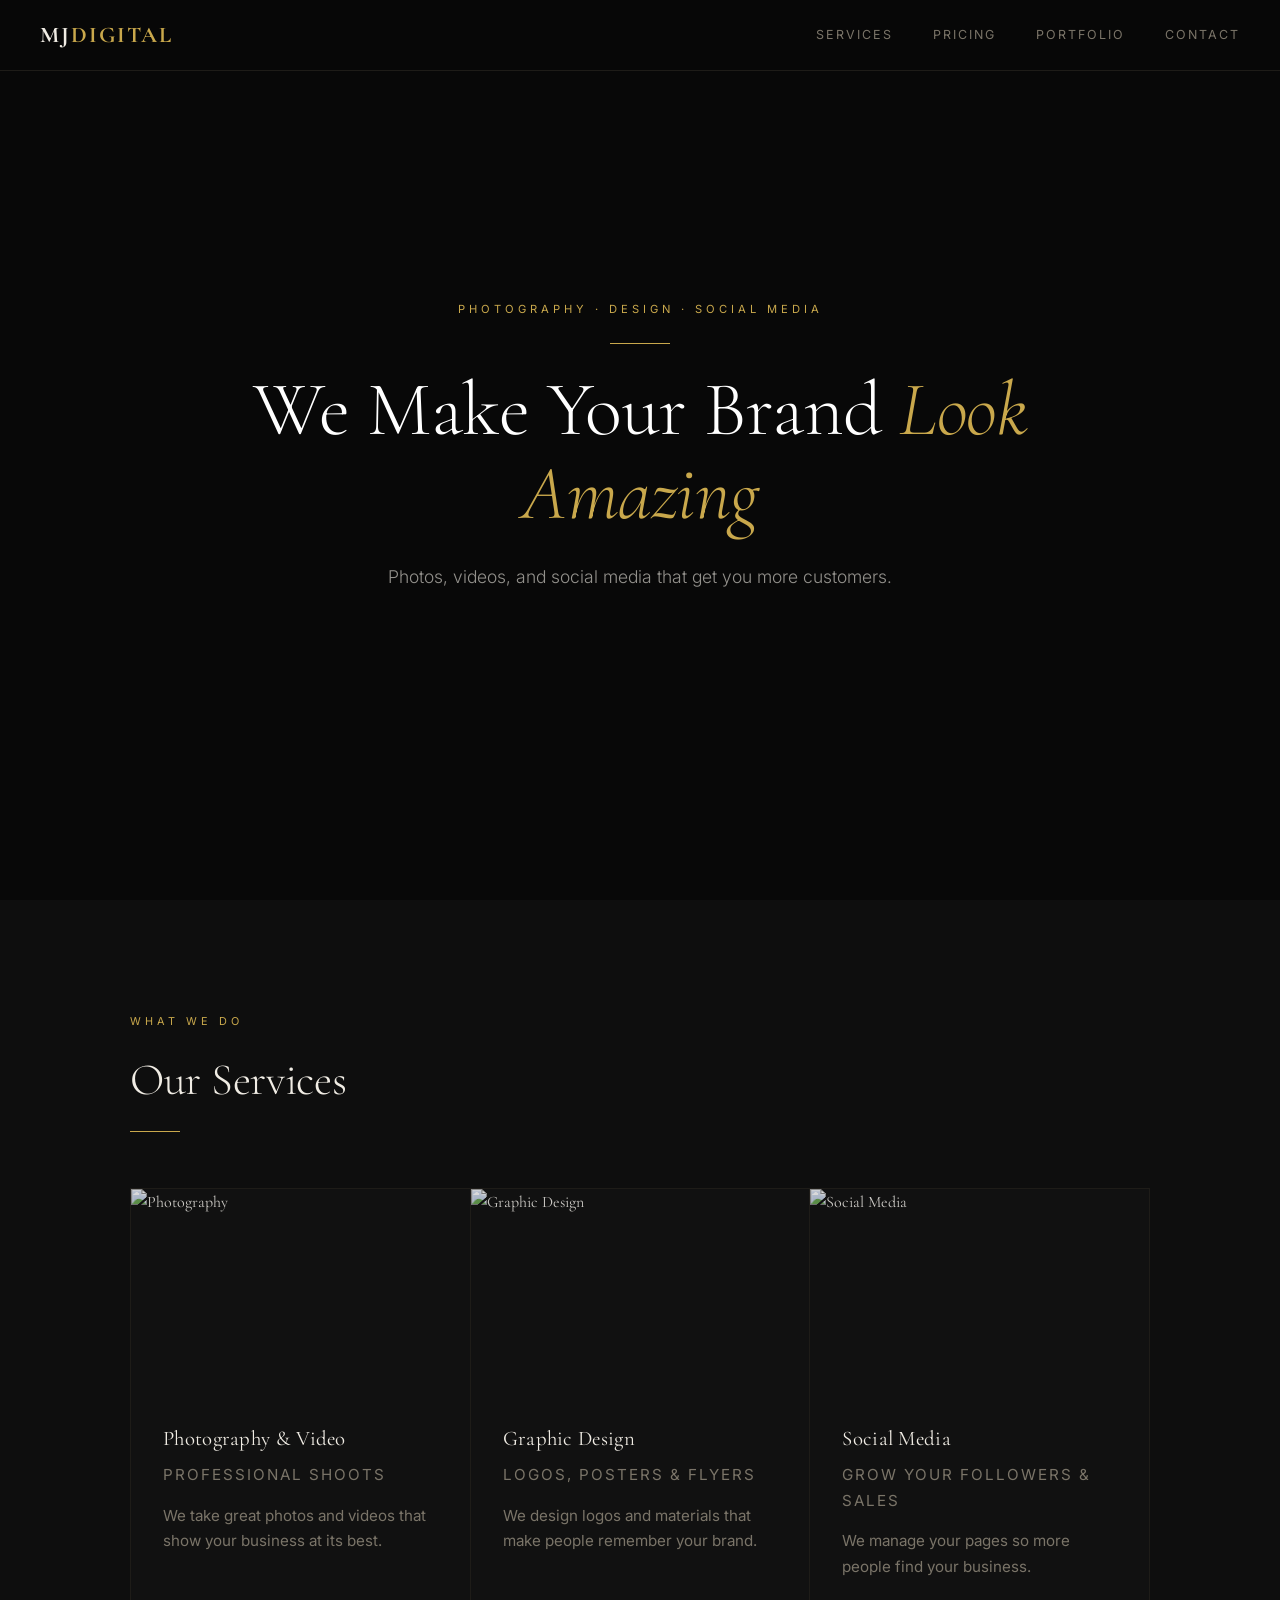
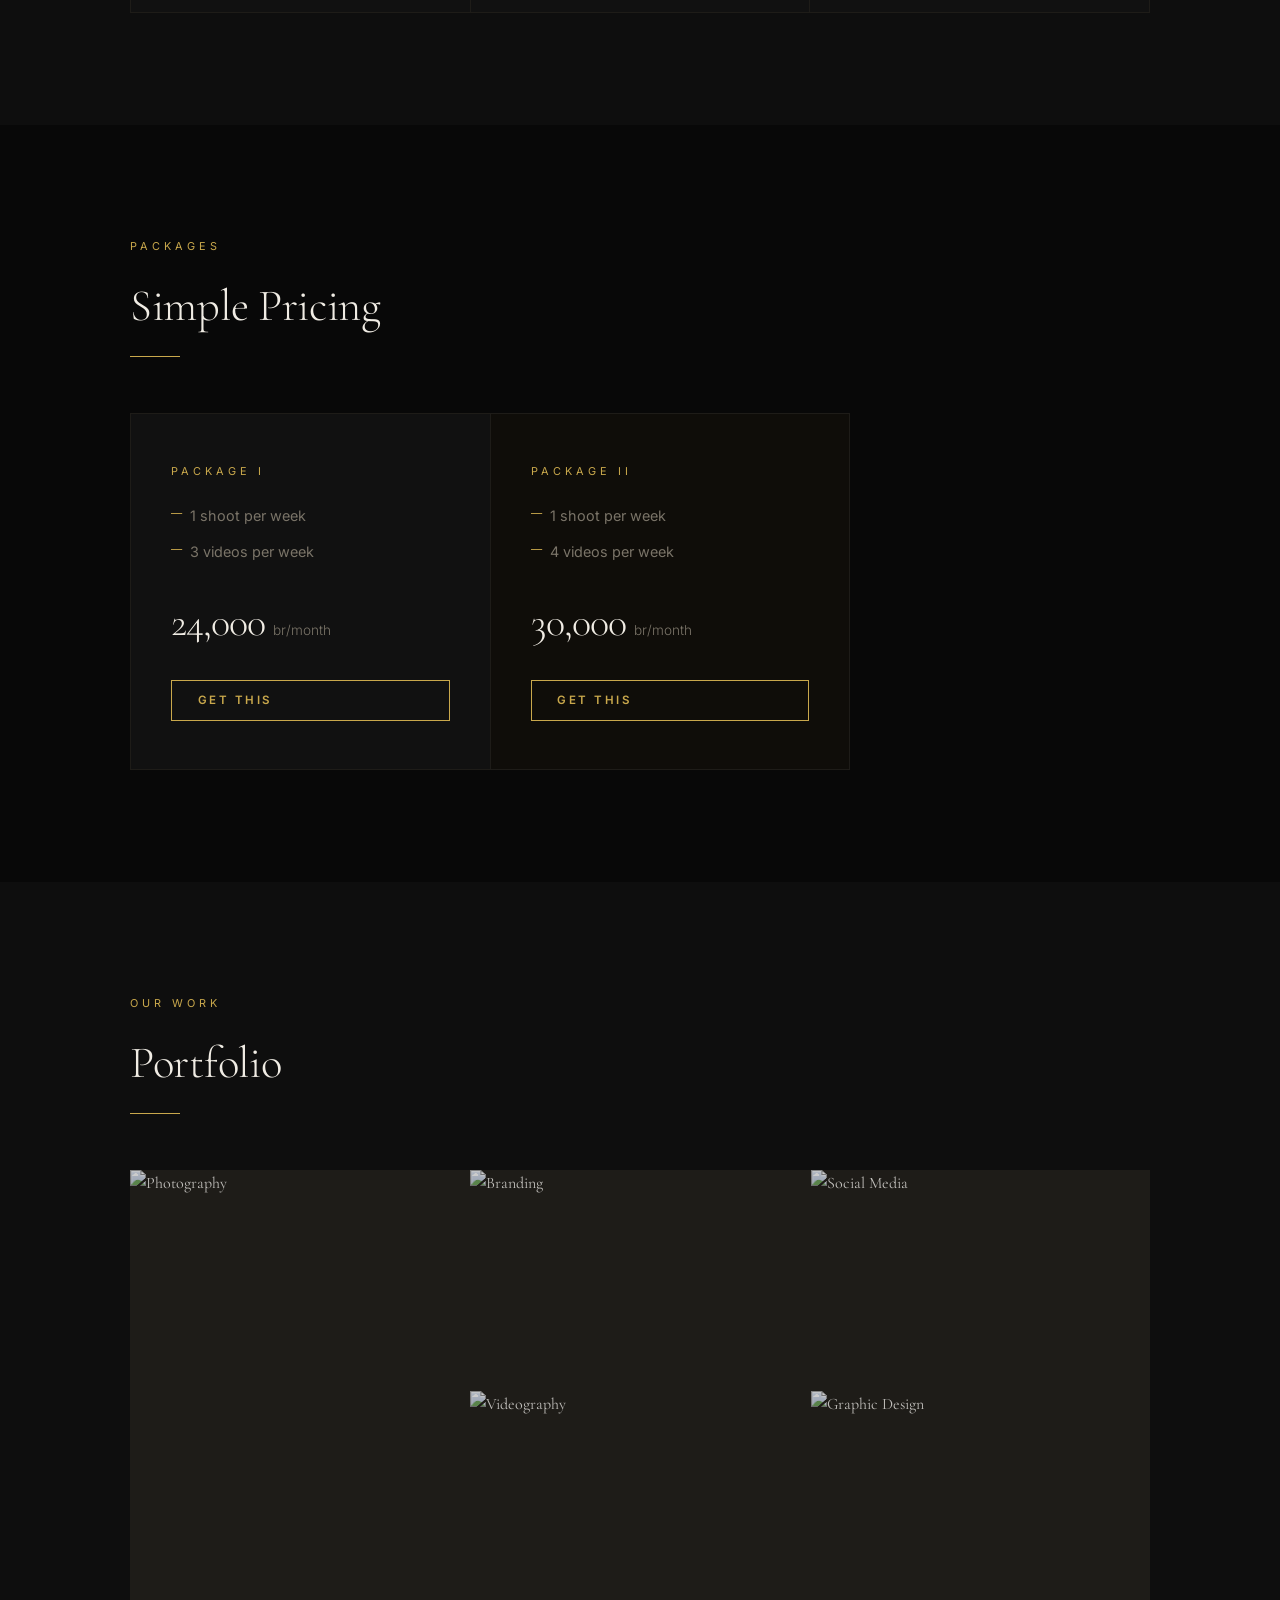
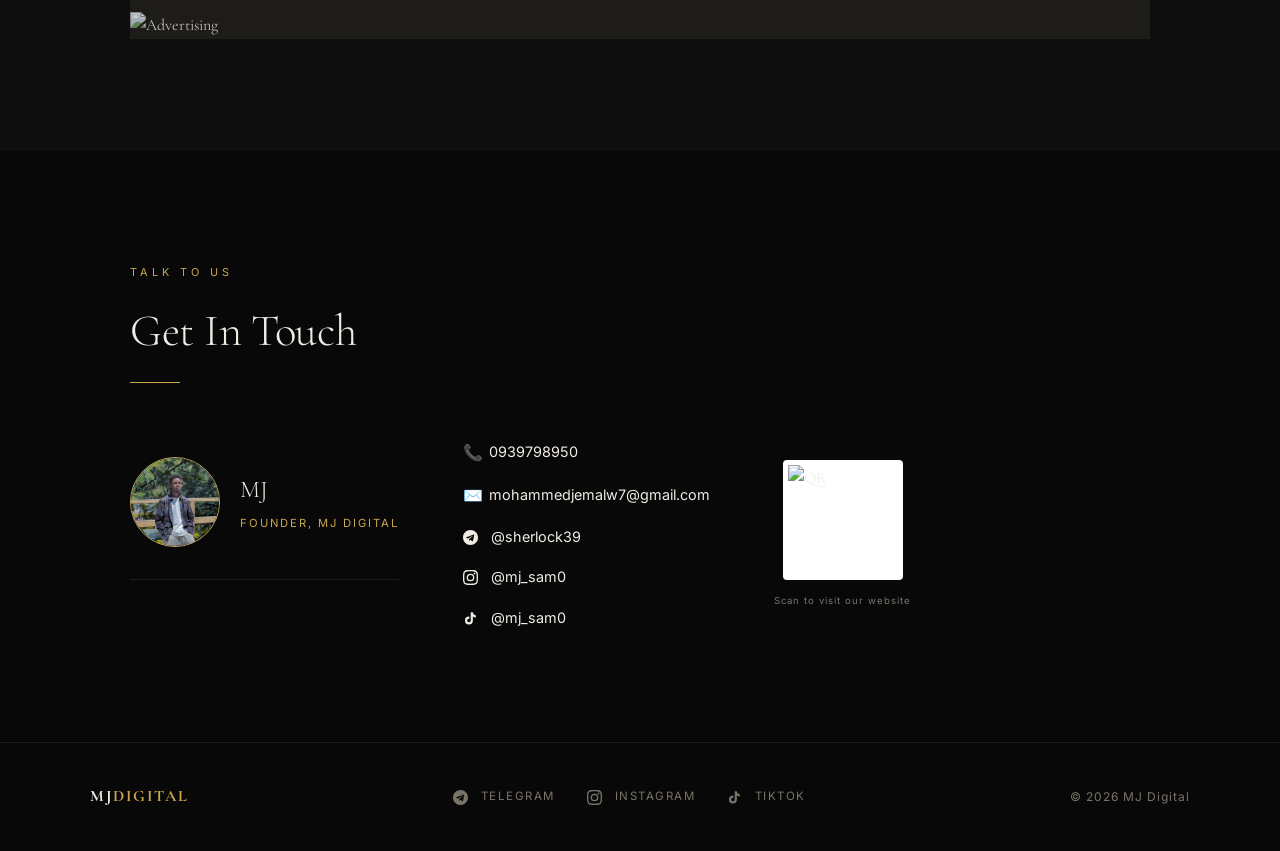
==== commit e2796cba: "update pricing and add email" ====
--- a/index.html
+++ b/index.html
@@ -92,17 +92,17 @@
             <li>1 shoot per week</li>
             <li>3 videos per week</li>
           </ul>
-          <div class="price">9,999 <span>br/month</span></div>
+          <div class="price">24,000 <span>br/month</span></div>
           <a href="#contact" class="btn">Get This</a>
         </div>
 
         <div class="pricing-card featured">
           <p class="package-label">Package II</p>
           <ul>
-            <li>2 shoots per week</li>
-            <li>6 videos per week</li>
+            <li>1 shoot per week</li>
+            <li>4 videos per week</li>
           </ul>
-          <div class="price">19,999 <span>br/month</span></div>
+          <div class="price">30,000 <span>br/month</span></div>
           <a href="#contact" class="btn">Get This</a>
         </div>
 
@@ -166,6 +166,9 @@
         <div class="social-links">
           <a href="tel:0939798950" class="social-link">
             <span class="sicon">📞</span> 0939798950
+          </a>
+          <a href="mailto:mohammedjemalw7@gmail.com" class="social-link">
+            <span class="sicon">✉️</span> mohammedjemalw7@gmail.com
           </a>
           <a href="https://t.me/sherlock39" target="_blank" class="social-link">
             <svg class="social-icon" viewBox="0 0 24 24" fill="currentColor"><path d="M12 0C5.373 0 0 5.373 0 12s5.373 12 12 12 12-5.373 12-12S18.627 0 12 0zm5.894 8.221-1.97 9.28c-.145.658-.537.818-1.084.508l-3-2.21-1.447 1.394c-.16.16-.295.295-.605.295l.213-3.053 5.56-5.023c.242-.213-.054-.333-.373-.12L8.32 13.617l-2.96-.924c-.643-.204-.657-.643.136-.953l11.57-4.461c.537-.194 1.006.131.828.942z"/></svg>
